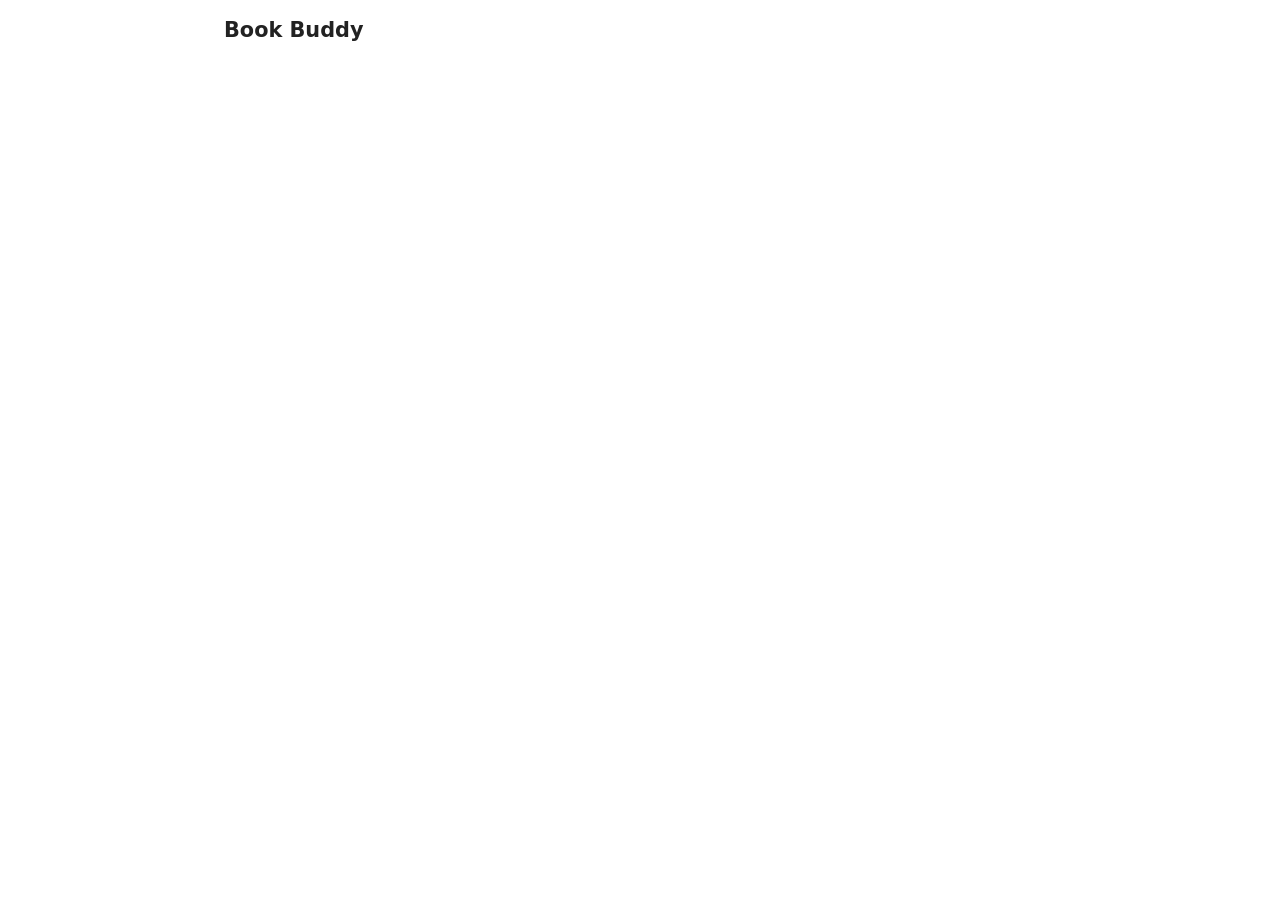
==== bookbuddy/web/index.html @ a347664d "Book Buddy: initial public release" ====
<!doctype html>
<html lang="en">
<head>
<meta charset="utf-8">
<meta name="viewport" content="width=device-width, initial-scale=1">
<title>Book Buddy</title>
<!-- Deliberately bare test page for the API (slice 4). The designed page replaces this later. No build step, no CDN. -->
<style>
 body{font:15px/1.4 system-ui,sans-serif;max-width:52rem;margin:1rem auto;padding:0 1rem;color:#222}
 h1{font-size:1.3rem} h2{font-size:1.05rem;margin-top:1.5rem;border-bottom:1px solid #ccc}
 fieldset{border:1px solid #ccc;margin:.5rem 0} label{display:inline-block;margin:.2rem .6rem .2rem 0}
 .book{border:1px solid #ccc;padding:.5rem;margin:.5rem 0} .muted{color:#666;font-size:.9em}
 progress{width:12rem} li{margin:.15rem 0} button{margin-right:.3rem} .err{color:#a00}
</style>
</head>
<body>
<h1>Book Buddy</h1>
<div id="login" hidden>
  <p>This server needs an access token.</p>
  <input id="token" type="password" placeholder="token" autocomplete="off"> <button id="loginBtn">Enter</button>
  <span id="loginErr" class="err"></span>
</div>

<div id="app" hidden>
<h2>Add a book</h2>
<form id="upload">
  <input type="file" id="file" required>
  <fieldset>
    <label>Voice <select id="voice"></select></label>
    <button type="button" id="hear">Hear it</button> <audio id="sample"></audio>
    <label>Speed <input id="speed" type="number" min="0.5" max="2" step="0.05" value="1" style="width:4.5rem"></label>
    <label>Format <select id="format"><option>m4b</option><option>mp3</option></select></label>
    <label><input id="llm" type="checkbox" checked> LLM cleanup (only with your own key)</label>
  </fieldset>
  <button>Upload</button> <span id="upMsg" class="muted"></span>
</form>

<h2>Library</h2>
<div id="books"></div>

<h2>Settings</h2>
<form id="settings">
  <label>Default voice <select id="sVoice"></select></label>
  <label>Speed <input id="sSpeed" type="number" min="0.5" max="2" step="0.05" style="width:4.5rem"></label>
  <label>Format <select id="sFormat"><option>m4b</option><option>mp3</option></select></label><br>
  <label>Watch folder <input id="sInbox" size="34"></label>
  <label>Donate link <input id="sDonate" size="34"></label><br>
  <label>LLM order <input id="sOrder" size="22" placeholder="anthropic,openai"></label>
  <button>Save settings</button> <span id="sMsg" class="muted"></span>
</form>
<h2>API keys <span class="muted">(stored on this machine only; never shown again)</span></h2>
<div id="keys"></div>
<p class="muted" id="donate"></p>
</div>

<script>
"use strict";
const $ = id => document.getElementById(id);
async function api(path, opts = {}) {
  const r = await fetch(path, {credentials: "same-origin", ...opts});
  if (r.status === 401) { showLogin(); throw new Error("login"); }
  if (!r.ok) { let m = r.statusText; try { m = (await r.json()).detail || m; } catch (e) {} throw new Error(m); }
  return r.status === 204 ? null : r.json();
}
const jsonOpts = (method, body) => ({method, headers: {"Content-Type": "application/json"}, body: JSON.stringify(body)});
function el(tag, props = {}, ...kids) {
  const e = document.createElement(tag);
  for (const [k, v] of Object.entries(props)) k === "on" ? Object.entries(v).forEach(([ev, f]) => e.addEventListener(ev, f)) : (e[k] = v);
  kids.forEach(k => e.append(k)); return e;
}
function fmtDur(s) { s = Math.round(s || 0); const h = Math.floor(s / 3600), m = Math.floor(s % 3600 / 60); return h ? `${h}h${String(m).padStart(2,"0")}m` : `${m}m${String(s % 60).padStart(2,"0")}s`; }

function showLogin() { $("login").hidden = false; $("app").hidden = true; }
$("loginBtn").onclick = async () => {
  try { await api("/api/login", jsonOpts("POST", {token: $("token").value})); $("login").hidden = true; start(); }
  catch (e) { $("loginErr").textContent = " wrong token"; }
};

let voices = [], open = null;
async function start() {
  const s = await fetch("/api/session").then(r => r.json());
  if (s.auth_required && !s.authenticated) return showLogin();
  $("login").hidden = true; $("app").hidden = false;
  voices = await api("/api/voices");
  for (const sel of [$("voice"), $("sVoice")]) { sel.replaceChildren(...voices.map(v => el("option", {value: v.id, textContent: v.label}))); }
  await loadSettings(); await refresh(); listen();
}

async function loadSettings() {
  const s = await api("/api/settings");
  $("voice").value = $("sVoice").value = s.voice; $("speed").value = $("sSpeed").value = s.speed;
  $("format").value = $("sFormat").value = s.format; $("sInbox").value = s.watch_inbox; $("sDonate").value = s.donate_url;
  $("sOrder").value = s.llm.order.join(",");
  $("donate").replaceChildren("Book Buddy is free. ", el("a", {href: s.donate_url, textContent: "Support the project", rel: "noopener", target: "_blank"}));
  const keys = $("keys"); keys.replaceChildren();
  for (const p of ["anthropic", "openai"]) {
    const k = s.llm.keys[p], inp = el("input", {type: "password", size: 36, placeholder: p + " API key", autocomplete: "off"});
    keys.append(el("div", {}, el("b", {textContent: p + " "}), k.set ? `set (...${k.last4}, from ${k.source}) ` : "not set ", inp,
      el("button", {textContent: "Save", on: {click: async () => { if (inp.value) { await api("/api/settings/keys", jsonOpts("PUT", {[p]: inp.value})); inp.value = ""; loadSettings(); } }}}),
      k.set && k.source === "config" ? el("button", {textContent: "Remove", on: {click: async () => { await api("/api/settings/keys/" + p, {method: "DELETE"}); loadSettings(); }}}) : ""));
  }
}
$("settings").onsubmit = async ev => {
  ev.preventDefault();
  try {
    await api("/api/settings", jsonOpts("PUT", {voice: $("sVoice").value, speed: +$("sSpeed").value, format: $("sFormat").value,
      watch_inbox: $("sInbox").value, donate_url: $("sDonate").value, llm_order: $("sOrder").value.split(",").map(x => x.trim()).filter(Boolean)}));
    $("sMsg").textContent = "saved"; loadSettings();
  } catch (e) { $("sMsg").textContent = e.message; }
};
$("hear").onclick = () => { $("sample").src = `/api/voices/${$("voice").value}/sample?speed=${$("speed").value}`; $("sample").play().catch(() => {}); };
$("upload").onsubmit = async ev => {
  ev.preventDefault();
  const fd = new FormData();
  fd.append("file", $("file").files[0]); fd.append("voice", $("voice").value); fd.append("speed", $("speed").value);
  fd.append("format", $("format").value); fd.append("llm", $("llm").checked ? "on" : "off");
  $("upMsg").textContent = "uploading...";
  try { const r = await api("/api/books", {method: "POST", body: fd}); $("upMsg").textContent = "queued (job " + r.job_id + ")"; refresh(); }
  catch (e) { $("upMsg").textContent = e.message; }
};

async function refresh() {
  const books = await api("/api/books"), box = $("books");
  box.replaceChildren(...books.map(renderBook));
  if (open != null) loadChapters(open);
}
function renderBook(b) {
  const j = b.job, div = el("div", {className: "book", id: "book" + b.id});
  div.append(el("b", {textContent: b.title}), ` ${b.author} `, el("span", {className: "muted", textContent: `[${b.status}${j && j.state !== "done" ? " / " + j.state : ""}] ${b.chapters_ready || 0}/${b.chapters_total || 0} chapters`}));
  if (j && !["done", "failed", "cancelled", "queued"].includes(j.state)) div.append(" ", el("progress", {max: 1, value: j.progress || 0}), j.eta ? el("span", {className: "muted", textContent: " ~" + fmtDur(j.eta) + " left"}) : "");
  if (b.error) div.append(el("div", {className: "err", textContent: b.error}));
  const bar = el("div");
  bar.append(el("button", {textContent: "Chapters", on: {click: () => { open = open === b.id ? null : b.id; refresh(); }}}));
  if (j && ["queued", "extracting", "ocr", "cleaning", "voicing", "assembling"].includes(j.state)) bar.append(el("button", {textContent: "Cancel", on: {click: async () => { await api(`/api/jobs/${j.id}/cancel`, {method: "POST"}); refresh(); }}}));
  if (j && ["failed", "cancelled"].includes(j.state)) bar.append(el("button", {textContent: "Retry", on: {click: async () => { await api(`/api/jobs/${j.id}/retry`, {method: "POST"}); refresh(); }}}));
  if (b.download_kind === "m4b") bar.append(el("a", {href: `/api/books/${b.id}/download?format=m4b`, textContent: "M4B "}));
  if (b.chapters_ready) bar.append(el("a", {href: `/api/books/${b.id}/download?format=zip`, textContent: "ZIP "}));
  bar.append(el("button", {textContent: "Delete", on: {click: async () => { if (confirm("Move this book to the trash?")) { await api("/api/books/" + b.id, {method: "DELETE"}); refresh(); } }}}));
  div.append(bar);
  if (open === b.id) div.append(el("div", {id: "chapters" + b.id}));
  return div;
}
async function loadChapters(id) {
  const b = await api("/api/books/" + id), box = $("chapters" + id); if (!box) return;
  const ul = el("ul");
  for (const c of b.chapters) {
    const li = el("li", {}, `${c.index + 1}. ${c.title} `, el("span", {className: "muted", textContent: `[${c.status}${c.duration ? " " + fmtDur(c.duration) : ""}] `}));
    if (c.status === "ready") {
      const a = el("audio", {controls: true, preload: "none", src: `/api/books/${id}/chapters/${c.index}/audio`});
      a.addEventListener("timeupdate", () => { if (!a.paused && Math.floor(a.currentTime) % 5 === 0) api(`/api/books/${id}/playback`, jsonOpts("PUT", {chapter: c.index, position: a.currentTime})).catch(() => {}); });
      li.append(a);
    }
    ul.append(li);
  }
  box.replaceChildren(ul);
}
function listen() {
  const es = new EventSource("/api/events");
  let t = null; const later = () => { clearTimeout(t); t = setTimeout(refresh, 300); };
  for (const ev of ["job", "book", "chapter", "done", "failed", "cancelled", "deleted", "progress"]) es.addEventListener(ev, e => {
    if (ev === "progress") { const d = JSON.parse(e.data), p = document.querySelector("#book" + d.book_id + " progress"); if (p) p.value = d.progress; else later(); }
    else later();
  });
}
start().catch(() => {});
</script>
</body>
</html>
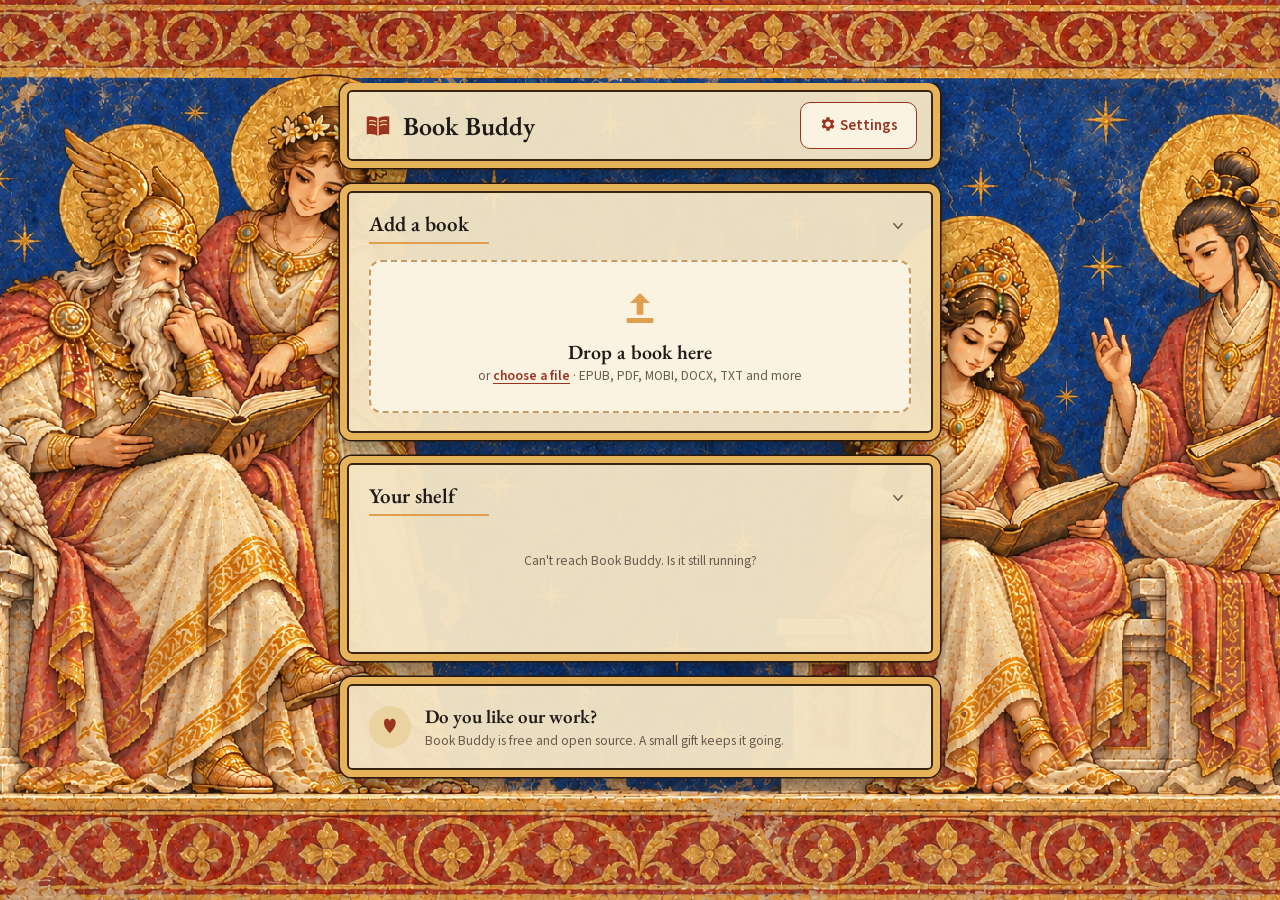
==== commit 35ba63e6: "Designed web page (desktop): inspect before voicing, live shelf, book view with chapters and player," ====
--- a/bookbuddy/web/index.html
+++ b/bookbuddy/web/index.html
@@ -4,165 +4,172 @@
 <meta charset="utf-8">
 <meta name="viewport" content="width=device-width, initial-scale=1">
 <title>Book Buddy</title>
-<!-- Deliberately bare test page for the API (slice 4). The designed page replaces this later. No build step, no CDN. -->
-<style>
- body{font:15px/1.4 system-ui,sans-serif;max-width:52rem;margin:1rem auto;padding:0 1rem;color:#222}
- h1{font-size:1.3rem} h2{font-size:1.05rem;margin-top:1.5rem;border-bottom:1px solid #ccc}
- fieldset{border:1px solid #ccc;margin:.5rem 0} label{display:inline-block;margin:.2rem .6rem .2rem 0}
- .book{border:1px solid #ccc;padding:.5rem;margin:.5rem 0} .muted{color:#666;font-size:.9em}
- progress{width:12rem} li{margin:.15rem 0} button{margin-right:.3rem} .err{color:#a00}
-</style>
+<link rel="stylesheet" href="app.css">
+<script src="app.js" defer></script>
 </head>
-<body>
-<h1>Book Buddy</h1>
-<div id="login" hidden>
-  <p>This server needs an access token.</p>
-  <input id="token" type="password" placeholder="token" autocomplete="off"> <button id="loginBtn">Enter</button>
-  <span id="loginErr" class="err"></span>
+<body class="view-home">
+<svg width="0" height="0" style="position:absolute" aria-hidden="true" focusable="false">
+  <symbol id="book" viewBox="0 0 32 32"><path d="M16 8c-3-2.4-7.5-3-12-2v19c4.5-1 9 -.4 12 2 3-2.4 7.5-3 12-2V6c-4.5-1-9-.4-12 2z" fill="#9a3420"/><path d="M16 8v19" stroke="#f2d298" stroke-width="1.6"/><path d="M7 10.5c2.6-.4 5 0 6.5 1M7 14.5c2.6-.4 5 0 6.5 1M25 10.5c-2.6-.4-5 0-6.5 1M25 14.5c-2.6-.4-5 0-6.5 1" stroke="#f2d298" stroke-width="1.3" fill="none" stroke-linecap="round"/></symbol>
+  <symbol id="play" viewBox="0 0 24 24"><path d="M8 5.5v13l10.5-6.5z"/></symbol>
+  <symbol id="pause" viewBox="0 0 24 24"><path d="M7 5h3.5v14H7zM13.5 5H17v14h-3.5z"/></symbol>
+  <symbol id="prev" viewBox="0 0 24 24"><path d="M6 6h2v12H6zM9.5 12 18 6v12z"/></symbol>
+  <symbol id="next" viewBox="0 0 24 24"><path d="M16 6h2v12h-2zM14.5 12 6 18V6z"/></symbol>
+  <symbol id="back30" viewBox="0 0 24 24"><path d="M12 4V1L7 5l5 4V6a6.5 6.5 0 1 1-6.5 6.5H3.5A8.5 8.5 0 1 0 12 4z"/></symbol>
+  <symbol id="fwd30" viewBox="0 0 24 24"><path d="M12 4V1l5 4-5 4V6a6.5 6.5 0 1 0 6.5 6.5h2A8.5 8.5 0 1 1 12 4z"/></symbol>
+  <symbol id="gear" viewBox="0 0 24 24"><path d="M19.4 13a7.5 7.5 0 0 0 0-2l2.1-1.6-2-3.5-2.5 1a7.6 7.6 0 0 0-1.7-1L15 3h-4l-.4 2.7a7.6 7.6 0 0 0-1.7 1l-2.5-1-2 3.5L6.6 11a7.5 7.5 0 0 0 0 2l-2.1 1.6 2 3.5 2.5-1a7.6 7.6 0 0 0 1.7 1L11 21h4l.4-2.7a7.6 7.6 0 0 0 1.7-1l2.5 1 2-3.5zM13 15.5a3.5 3.5 0 1 1 0-7 3.5 3.5 0 0 1 0 7z" transform="translate(-1 0)"/></symbol>
+  <symbol id="up" viewBox="0 0 24 24"><path d="M12 3 6 9h4v7h4V9h4zM4 18h16v3H4z"/></symbol>
+  <symbol id="down" viewBox="0 0 24 24"><path d="M12 16l6-6h-4V3h-4v7H6zM4 18h16v3H4z"/></symbol>
+</svg>
+
+<div class="frame" id="frame">
+
+<!-- ============ TOKEN (only when the server asks for one) ============ -->
+<main class="col loginv" id="loginv">
+  <header class="panel slim row between">
+    <div class="brand"><svg><use href="#book"/></svg>Book Buddy</div>
+  </header>
+  <section class="panel">
+    <h2>Enter your access token</h2>
+    <p class="muted" style="margin:0 0 12px">This Book Buddy needs a token before it opens. It was set when the server was started.</p>
+    <form id="loginForm" class="row">
+      <label class="field"><span class="sr">Access token</span><input id="tokenInput" type="password" autocomplete="off" placeholder="Token"></label>
+      <button class="btn p" type="submit">Open</button>
+    </form>
+    <p id="loginErr" class="err" role="alert" hidden></p>
+  </section>
+</main>
+
+<!-- ============ HOME ============ -->
+<main class="col home" id="home">
+  <header class="panel slim row between">
+    <div class="brand"><svg><use href="#book"/></svg>Book Buddy</div>
+    <button class="btn s" type="button" data-open-settings><svg class="ico"><use href="#gear"/></svg> Settings</button>
+  </header>
+
+  <section class="panel addp" id="addp" data-state="empty">
+    <h2>Add a book</h2>
+    <div class="fold dropf"><div>
+      <div class="drop" id="drop" tabindex="0" role="button" aria-label="Drop a book here, or press Enter to choose a file">
+        <svg aria-hidden="true"><use href="#up"/></svg>
+        <div class="big" id="dropBig">Drop a book here</div>
+        <div class="muted" id="dropSub">or <span class="link">choose a file</span> · EPUB, PDF, MOBI, DOCX, TXT and more</div>
+      </div>
+      <p class="err" id="addErr" role="alert" hidden></p>
+      <input type="file" id="fileInput" hidden>
+    </div></div>
+    <div class="fold filef"><div>
+      <div class="file">
+        <div id="fileCover"></div>
+        <div style="min-width:0"><b id="fileName"></b><div class="muted" id="fileMeta"></div></div>
+        <button type="button" class="x" id="fileX" title="Choose a different book" aria-label="Choose a different book">×</button>
+      </div>
+      <div class="sub" id="voiceLabel">Voice</div>
+      <div class="row">
+        <label class="field sel"><span class="sr">Voice</span><select id="voiceSel" aria-labelledby="voiceLabel"></select><span class="muted" aria-hidden="true">▾</span></label>
+        <button class="btn s" type="button" id="hearBtn"><svg class="ico"><use href="#play"/></svg> <span>Hear it</span></button>
+      </div>
+      <div class="muted opts" id="optsLine"></div>
+      <div class="opts opts-edit" id="optsEdit" hidden>
+        <label class="field sel"><span class="sr">Speed</span><select id="speedSel"></select><span class="muted" aria-hidden="true">▾</span></label>
+        <label class="field sel"><span class="sr">Format</span><select id="formatSel"></select><span class="muted" aria-hidden="true">▾</span></label>
+        <label class="check" id="llmRow" hidden><input type="checkbox" id="llmChk"> AI text cleanup</label>
+        <button type="button" class="link linkbtn" id="optsDone">done</button>
+      </div>
+      <button class="btn p wide make" type="button" id="makeBtn">Make audiobook</button>
+      <p class="err" id="makeErr" role="alert" hidden></p>
+    </div></div>
+    <div class="fold donef"><div>
+      <div class="done" role="status"><span class="tick" aria-hidden="true">✓</span><div><b id="doneTitle"></b><div class="muted">Voicing has started. You can listen as soon as the first chapter is ready.</div></div></div>
+    </div></div>
+  </section>
+
+  <section class="panel grow">
+    <h2>Your shelf</h2>
+    <div class="shelf-empty" id="shelfEmpty" hidden>
+      <svg viewBox="0 0 120 60" aria-hidden="true"><g fill="none" stroke="#c99b64" stroke-width="2"><path d="M4 56h112"/><rect x="14" y="14" width="14" height="42" rx="2" fill="#f2d298"/><rect x="30" y="8" width="12" height="48" rx="2" fill="#f6e7c6"/><rect x="44" y="18" width="16" height="38" rx="2" fill="#f2d298"/><path d="M66 56 78 12l12 3-12 44" fill="#f6e7c6"/></g></svg>
+      <b>Your audiobooks will appear here</b>
+      <div class="muted">Everything stays on this computer.</div>
+    </div>
+    <div class="shelf-empty" id="shelfLoading"><div class="muted">Loading your shelf…</div></div>
+    <div id="shelf" role="list"></div>
+  </section>
+
+  <section class="panel donate">
+    <div class="heart" aria-hidden="true">♥</div>
+    <div style="flex:1"><b>Do you like our work?</b><div class="muted">Book Buddy is free and open source. A small gift keeps it going.</div></div>
+    <a class="btn p" id="donateBtn" target="_blank" rel="noopener noreferrer" hidden>♥ Donate</a>
+  </section>
+</main>
+
+<!-- ============ BOOK ============ -->
+<main class="col bookv" id="bookv">
+  <header class="panel slim row between">
+    <a class="back" href="#" id="backLink">‹ Shelf</a>
+    <div class="brand" style="font-size:22px"><svg style="width:26px;height:26px"><use href="#book"/></svg>Book Buddy</div>
+    <button class="btn s round" type="button" data-open-settings aria-label="Settings" style="width:40px;height:40px;border-radius:10px"><svg class="ico"><use href="#gear"/></svg></button>
+  </header>
+  <section class="panel bookhead" id="bookInfo"></section>
+  <section class="panel" id="nowp">
+    <h2 id="nowTitle">Now playing</h2>
+    <div class="scrub" id="scrub" role="slider" tabindex="0" aria-label="Position in this chapter" aria-valuemin="0" aria-valuemax="100" aria-valuenow="0"><i id="scrubFill"></i><em id="scrubKnob"></em></div>
+    <div class="row between muted" style="margin-top:6px"><span id="tCur">0:00</span><span id="tLeft">−0:00</span></div>
+    <div class="controls">
+      <button class="ghost" type="button" id="prevBtn" aria-label="Previous chapter"><svg class="ico"><use href="#prev"/></svg></button>
+      <button class="ghost skip" type="button" id="backBtn" aria-label="Back 30 seconds"><svg class="ico" style="width:34px;height:34px"><use href="#back30"/></svg><span>30</span></button>
+      <button class="btn p round big" type="button" id="playBtn" aria-label="Play"><svg class="ico"><use href="#play"/></svg></button>
+      <button class="ghost skip" type="button" id="fwdBtn" aria-label="Forward 30 seconds"><svg class="ico" style="width:34px;height:34px"><use href="#fwd30"/></svg><span>30</span></button>
+      <button class="ghost" type="button" id="nextBtn" aria-label="Next chapter"><svg class="ico"><use href="#next"/></svg></button>
+    </div>
+    <div class="chips">
+      <button class="chip" type="button" id="speedChip" aria-label="Playback speed">1.0×</button>
+      <button class="chip" type="button" id="sleepChip">☾ Sleep timer</button>
+      <button class="chip" type="button" id="markChip">Bookmark</button>
+    </div>
+  </section>
+  <section class="panel grow" id="chaptersp">
+    <h2>Chapters</h2>
+    <div id="chapters"></div>
+  </section>
+</main>
+
 </div>
 
-<div id="app" hidden>
-<h2>Add a book</h2>
-<form id="upload">
-  <input type="file" id="file" required>
-  <fieldset>
-    <label>Voice <select id="voice"></select></label>
-    <button type="button" id="hear">Hear it</button> <audio id="sample"></audio>
-    <label>Speed <input id="speed" type="number" min="0.5" max="2" step="0.05" value="1" style="width:4.5rem"></label>
-    <label>Format <select id="format"><option>m4b</option><option>mp3</option></select></label>
-    <label><input id="llm" type="checkbox" checked> LLM cleanup (only with your own key)</label>
-  </fieldset>
-  <button>Upload</button> <span id="upMsg" class="muted"></span>
-</form>
-
-<h2>Library</h2>
-<div id="books"></div>
-
-<h2>Settings</h2>
-<form id="settings">
-  <label>Default voice <select id="sVoice"></select></label>
-  <label>Speed <input id="sSpeed" type="number" min="0.5" max="2" step="0.05" style="width:4.5rem"></label>
-  <label>Format <select id="sFormat"><option>m4b</option><option>mp3</option></select></label><br>
-  <label>Watch folder <input id="sInbox" size="34"></label>
-  <label>Donate link <input id="sDonate" size="34"></label><br>
-  <label>LLM order <input id="sOrder" size="22" placeholder="anthropic,openai"></label>
-  <button>Save settings</button> <span id="sMsg" class="muted"></span>
-</form>
-<h2>API keys <span class="muted">(stored on this machine only; never shown again)</span></h2>
-<div id="keys"></div>
-<p class="muted" id="donate"></p>
+<div class="player" id="player" aria-label="Now playing">
+  <div class="panel">
+    <div id="plCover"></div>
+    <a class="t plink" id="plLink" href="#"><b id="plTitle"></b><span class="muted" id="plSub"></span><div class="prog"><i id="plProg" style="width:0"></i></div></a>
+    <button class="ghost skip hide-sm" type="button" id="plBack" aria-label="Back 30 seconds"><svg class="ico" style="width:30px;height:30px"><use href="#back30"/></svg><span>30</span></button>
+    <button class="btn p round" type="button" id="plPlay" aria-label="Pause"><svg class="ico"><use href="#pause"/></svg></button>
+  </div>
 </div>
 
-<script>
-"use strict";
-const $ = id => document.getElementById(id);
-async function api(path, opts = {}) {
-  const r = await fetch(path, {credentials: "same-origin", ...opts});
-  if (r.status === 401) { showLogin(); throw new Error("login"); }
-  if (!r.ok) { let m = r.statusText; try { m = (await r.json()).detail || m; } catch (e) {} throw new Error(m); }
-  return r.status === 204 ? null : r.json();
-}
-const jsonOpts = (method, body) => ({method, headers: {"Content-Type": "application/json"}, body: JSON.stringify(body)});
-function el(tag, props = {}, ...kids) {
-  const e = document.createElement(tag);
-  for (const [k, v] of Object.entries(props)) k === "on" ? Object.entries(v).forEach(([ev, f]) => e.addEventListener(ev, f)) : (e[k] = v);
-  kids.forEach(k => e.append(k)); return e;
-}
-function fmtDur(s) { s = Math.round(s || 0); const h = Math.floor(s / 3600), m = Math.floor(s % 3600 / 60); return h ? `${h}h${String(m).padStart(2,"0")}m` : `${m}m${String(s % 60).padStart(2,"0")}s`; }
+<div class="scrim" id="scrim"></div>
+<aside class="drawer" id="drawer" role="dialog" aria-modal="true" aria-labelledby="setTitle" aria-hidden="true">
+  <div class="row between"><div id="setTitle" style="font:600 24px var(--font-display)">Settings</div><button type="button" class="xbtn" id="setClose" aria-label="Close settings">×</button></div>
 
-function showLogin() { $("login").hidden = false; $("app").hidden = true; }
-$("loginBtn").onclick = async () => {
-  try { await api("/api/login", jsonOpts("POST", {token: $("token").value})); $("login").hidden = true; start(); }
-  catch (e) { $("loginErr").textContent = " wrong token"; }
-};
+  <h3>AI text cleanup <span class="muted" style="font:400 13px var(--font-ui)">(optional)</span></h3>
+  <div class="muted">Tidies messy PDFs and scans. Uses your own key, and the book's text is sent to that provider. Off unless you turn it on.</div>
+  <div class="row" style="margin-top:10px"><button type="button" class="toggle" id="llmToggle" role="switch" aria-checked="false" aria-labelledby="llmLbl"></button><span id="llmLbl">Use AI cleanup</span></div>
+  <div class="field keyf" data-provider="anthropic"></div>
+  <div class="field keyf" data-provider="openai"></div>
+  <p class="err" id="keyErr" role="alert" hidden></p>
 
-let voices = [], open = null;
-async function start() {
-  const s = await fetch("/api/session").then(r => r.json());
-  if (s.auth_required && !s.authenticated) return showLogin();
-  $("login").hidden = true; $("app").hidden = false;
-  voices = await api("/api/voices");
-  for (const sel of [$("voice"), $("sVoice")]) { sel.replaceChildren(...voices.map(v => el("option", {value: v.id, textContent: v.label}))); }
-  await loadSettings(); await refresh(); listen();
-}
+  <h3>Defaults</h3>
+  <label class="field sel"><span>Voice</span><select id="sVoice"></select><span class="muted" aria-hidden="true">▾</span></label>
+  <label class="field sel"><span>Speed</span><select id="sSpeed"></select><span class="muted" aria-hidden="true">▾</span></label>
+  <label class="field sel"><span>Format</span><select id="sFormat"></select><span class="muted" aria-hidden="true">▾</span></label>
 
-async function loadSettings() {
-  const s = await api("/api/settings");
-  $("voice").value = $("sVoice").value = s.voice; $("speed").value = $("sSpeed").value = s.speed;
-  $("format").value = $("sFormat").value = s.format; $("sInbox").value = s.watch_inbox; $("sDonate").value = s.donate_url;
-  $("sOrder").value = s.llm.order.join(",");
-  $("donate").replaceChildren("Book Buddy is free. ", el("a", {href: s.donate_url, textContent: "Support the project", rel: "noopener", target: "_blank"}));
-  const keys = $("keys"); keys.replaceChildren();
-  for (const p of ["anthropic", "openai"]) {
-    const k = s.llm.keys[p], inp = el("input", {type: "password", size: 36, placeholder: p + " API key", autocomplete: "off"});
-    keys.append(el("div", {}, el("b", {textContent: p + " "}), k.set ? `set (...${k.last4}, from ${k.source}) ` : "not set ", inp,
-      el("button", {textContent: "Save", on: {click: async () => { if (inp.value) { await api("/api/settings/keys", jsonOpts("PUT", {[p]: inp.value})); inp.value = ""; loadSettings(); } }}}),
-      k.set && k.source === "config" ? el("button", {textContent: "Remove", on: {click: async () => { await api("/api/settings/keys/" + p, {method: "DELETE"}); loadSettings(); }}}) : ""));
-  }
-}
-$("settings").onsubmit = async ev => {
-  ev.preventDefault();
-  try {
-    await api("/api/settings", jsonOpts("PUT", {voice: $("sVoice").value, speed: +$("sSpeed").value, format: $("sFormat").value,
-      watch_inbox: $("sInbox").value, donate_url: $("sDonate").value, llm_order: $("sOrder").value.split(",").map(x => x.trim()).filter(Boolean)}));
-    $("sMsg").textContent = "saved"; loadSettings();
-  } catch (e) { $("sMsg").textContent = e.message; }
-};
-$("hear").onclick = () => { $("sample").src = `/api/voices/${$("voice").value}/sample?speed=${$("speed").value}`; $("sample").play().catch(() => {}); };
-$("upload").onsubmit = async ev => {
-  ev.preventDefault();
-  const fd = new FormData();
-  fd.append("file", $("file").files[0]); fd.append("voice", $("voice").value); fd.append("speed", $("speed").value);
-  fd.append("format", $("format").value); fd.append("llm", $("llm").checked ? "on" : "off");
-  $("upMsg").textContent = "uploading...";
-  try { const r = await api("/api/books", {method: "POST", body: fd}); $("upMsg").textContent = "queued (job " + r.job_id + ")"; refresh(); }
-  catch (e) { $("upMsg").textContent = e.message; }
-};
+  <h3>Watch folder</h3>
+  <div class="muted">Books dropped into this folder are turned into audiobooks automatically.</div>
+  <label class="field"><span>Inbox</span><input id="sInbox" type="text" spellcheck="false" placeholder="~/BookBuddy/inbox"></label>
+  <label class="field"><span>Finished books go to</span><input id="sOutbox" type="text" spellcheck="false" placeholder="~/BookBuddy/outbox"></label>
 
-async function refresh() {
-  const books = await api("/api/books"), box = $("books");
-  box.replaceChildren(...books.map(renderBook));
-  if (open != null) loadChapters(open);
-}
-function renderBook(b) {
-  const j = b.job, div = el("div", {className: "book", id: "book" + b.id});
-  div.append(el("b", {textContent: b.title}), ` ${b.author} `, el("span", {className: "muted", textContent: `[${b.status}${j && j.state !== "done" ? " / " + j.state : ""}] ${b.chapters_ready || 0}/${b.chapters_total || 0} chapters`}));
-  if (j && !["done", "failed", "cancelled", "queued"].includes(j.state)) div.append(" ", el("progress", {max: 1, value: j.progress || 0}), j.eta ? el("span", {className: "muted", textContent: " ~" + fmtDur(j.eta) + " left"}) : "");
-  if (b.error) div.append(el("div", {className: "err", textContent: b.error}));
-  const bar = el("div");
-  bar.append(el("button", {textContent: "Chapters", on: {click: () => { open = open === b.id ? null : b.id; refresh(); }}}));
-  if (j && ["queued", "extracting", "ocr", "cleaning", "voicing", "assembling"].includes(j.state)) bar.append(el("button", {textContent: "Cancel", on: {click: async () => { await api(`/api/jobs/${j.id}/cancel`, {method: "POST"}); refresh(); }}}));
-  if (j && ["failed", "cancelled"].includes(j.state)) bar.append(el("button", {textContent: "Retry", on: {click: async () => { await api(`/api/jobs/${j.id}/retry`, {method: "POST"}); refresh(); }}}));
-  if (b.download_kind === "m4b") bar.append(el("a", {href: `/api/books/${b.id}/download?format=m4b`, textContent: "M4B "}));
-  if (b.chapters_ready) bar.append(el("a", {href: `/api/books/${b.id}/download?format=zip`, textContent: "ZIP "}));
-  bar.append(el("button", {textContent: "Delete", on: {click: async () => { if (confirm("Move this book to the trash?")) { await api("/api/books/" + b.id, {method: "DELETE"}); refresh(); } }}}));
-  div.append(bar);
-  if (open === b.id) div.append(el("div", {id: "chapters" + b.id}));
-  return div;
-}
-async function loadChapters(id) {
-  const b = await api("/api/books/" + id), box = $("chapters" + id); if (!box) return;
-  const ul = el("ul");
-  for (const c of b.chapters) {
-    const li = el("li", {}, `${c.index + 1}. ${c.title} `, el("span", {className: "muted", textContent: `[${c.status}${c.duration ? " " + fmtDur(c.duration) : ""}] `}));
-    if (c.status === "ready") {
-      const a = el("audio", {controls: true, preload: "none", src: `/api/books/${id}/chapters/${c.index}/audio`});
-      a.addEventListener("timeupdate", () => { if (!a.paused && Math.floor(a.currentTime) % 5 === 0) api(`/api/books/${id}/playback`, jsonOpts("PUT", {chapter: c.index, position: a.currentTime})).catch(() => {}); });
-      li.append(a);
-    }
-    ul.append(li);
-  }
-  box.replaceChildren(ul);
-}
-function listen() {
-  const es = new EventSource("/api/events");
-  let t = null; const later = () => { clearTimeout(t); t = setTimeout(refresh, 300); };
-  for (const ev of ["job", "book", "chapter", "done", "failed", "cancelled", "deleted", "progress"]) es.addEventListener(ev, e => {
-    if (ev === "progress") { const d = JSON.parse(e.data), p = document.querySelector("#book" + d.book_id + " progress"); if (p) p.value = d.progress; else later(); }
-    else later();
-  });
-}
-start().catch(() => {});
-</script>
+  <button class="btn p wide" type="button" id="setSave" style="margin-top:24px">Save</button>
+  <p class="muted" id="setMsg" role="status" style="text-align:center;margin:8px 0 0"></p>
+</aside>
+
+<div class="toast" id="toast" role="status" hidden></div>
+<audio id="audio" preload="none"></audio>
+<audio id="sample" preload="none"></audio>
 </body>
 </html>
--- a/bookbuddy/web/app.css
+++ b/bookbuddy/web/app.css
@@ -0,0 +1,243 @@
+/* Book Buddy page styles. Tokens come from the approved style tile C "Ink & gold leaf"; layout from the signed-off mockup.
+   Fonts are self-hosted (SIL OFL, licence files in fonts/). No external requests. */
+@font-face { font-family: "EB Garamond"; src: url("fonts/EBGaramond-VF.woff2") format("woff2"); font-weight: 400 800; font-style: normal; font-display: swap; }
+@font-face { font-family: "EB Garamond"; src: url("fonts/EBGaramond-Italic-VF.woff2") format("woff2"); font-weight: 400 800; font-style: italic; font-display: swap; }
+@font-face { font-family: "Source Sans 3"; src: url("fonts/SourceSans3VF-Upright.woff2") format("woff2"); font-weight: 200 900; font-style: normal; font-display: swap; }
+
+:root {
+  /* actions */
+  --btn:        #9a3420;  /* vermilion: every button, player, donate (ivory text 6.7:1) */
+  --btn-hover:  #7a2614;  /* deep red: hover / pressed (9.1:1) */
+  --link:       #9a3420;  /* links, underlined (6.7:1 on panel) */
+
+  /* text */
+  --ink:        #1f1a17;  /* body text + headings (15.9:1 on panel) */
+  --muted:      #6b5a4e;  /* umber: secondary text (6.0:1) */
+  --label:      #8a5a14;  /* gilt: small-caps labels (5.4:1) */
+
+  /* gold */
+  --gold:       #df9f4e;  /* focus ring, heading rule, panel edge */
+  --prog:       linear-gradient(90deg, #c98a2e, #e8b468);  /* progress fill */
+  --hl:         #f2d298;  /* pale gold: now playing (ink on it 11.9:1) */
+  --select:     #ead39f;  /* cream gold: selected / hover rows, secondary-button hover */
+  --drop:       #c99b64;  /* drop-zone dashed border */
+  --rose:       #ca7c3a;  /* decorative only, never text */
+
+  /* surfaces */
+  --panel:      #f3e4c4;  /* parchment (Reed 10-24) */
+  --panel-a:    rgba(243, 228, 196, .96);
+  --field:      #fbf3e1;  /* inputs, drop zone */
+  --line:       #dcc9a6;  /* dividers, field borders */
+  --track:      #e6d3ad;  /* progress track */
+  --disabled-bg:#e6dccb;
+  --disabled-fg:#7a6e60;  /* 3.7:1, disabled controls are exempt */
+  --page-bg:    #9a3420;  /* shows only before the art loads */
+
+  /* type */
+  --font-display: "EB Garamond", Georgia, "Times New Roman", serif;   /* 600: titles, wordmark, headings */
+  --font-ui: "Source Sans 3", system-ui, -apple-system, "Segoe UI", sans-serif;
+  --fs-title: 30px;
+  --fs-h: 21px;
+  --fs-body: 16px;
+  --fs-small: 13.5px;
+
+  /* shape */
+  --radius-panel: 12px;
+  --radius-ctl: 10px;
+  /* panel frame (Reed 10-24): solid Sunlit gold 7px, dark outline outside, dark line inside */
+  --frame:      #e6b25a;
+  --frame-w:    7px;
+  --frame-line: #3a2412;
+  --shadow-panel: 0 0 0 1.5px #2a1a0c, inset 0 0 0 2px var(--frame-line), 0 10px 24px rgba(10, 8, 4, .5);
+  --focus: 0 0 0 3px var(--gold);
+  --heading-rule: 120px;  /* 2px gold line under panel headings (lengthened, Reed 10-24) */
+  --gap: 16px;
+  --col: 600px;
+}
+:root { --border-panel: var(--frame-w) solid var(--frame); }
+* { box-sizing: border-box; }
+/* Fresco: ONE copy scaled to cover the screen (no repeat); the red bottom border is pinned to the screen's bottom edge, wide
+   screens crop the top of the picture instead. */
+:root { --fw: max(100vw, calc(100vh * 1536 / 998)); --img-top: calc(100vh - var(--fw) * 998 / 1536);
+        --top-border: max(14px, calc(var(--img-top) + var(--fw) * 88 / 1536 + 4px));
+        --bottom-border: calc(var(--fw) * 121 / 1536); }
+body { margin: 0; font: var(--fs-body)/1.5 var(--font-ui); color: var(--ink); height: 100vh; overflow: hidden;
+       background: var(--btn) url("art/fresco.webp") no-repeat fixed; image-rendering: pixelated;
+       background-size: var(--fw) auto; background-position: center var(--img-top); }
+.sr { position: absolute; width: 1px; height: 1px; overflow: hidden; clip: rect(0 0 0 0); white-space: nowrap; }
+[hidden] { display: none !important; }
+/* Panels scroll inside the band between the borders; a panel leaving the top vanishes, the next one snaps to the top. */
+.frame { position: fixed; left: 0; right: 0; top: var(--top-border); bottom: var(--bottom-border);
+         overflow-y: auto; scrollbar-width: none; scroll-snap-type: y mandatory; overscroll-behavior: contain; }
+.frame::-webkit-scrollbar { display: none; }
+.frame .panel { scroll-snap-align: start; transition: opacity .18s ease, transform .18s ease; }
+.frame .panel.gone { opacity: 0; transform: translateY(-12px) scale(.98); pointer-events: none; }
+.panel > h2 { position: relative; cursor: pointer; padding-right: 34px; user-select: none; }
+.panel > h2 .chev { position: absolute; right: 0; top: 2px; width: 26px; height: 26px; border-radius: 8px; display: grid; place-items: center;
+                    color: var(--muted); transition: transform .2s ease, background .15s; }
+.panel > h2:hover .chev, .panel > h2:focus-visible .chev { background: var(--select); color: var(--ink); }
+.panel.collapsed > h2 { margin-bottom: 0; }
+.panel.collapsed > h2 .chev { transform: rotate(-90deg); }
+.panel.collapsed > :not(h2) { display: none !important; }
+.panel.collapsed.grow { flex: 0 0 auto; }
+button { font: inherit; }
+a { color: inherit; }
+.col { max-width: var(--col); margin: 0 auto; padding: 0 0 14px; display: none; flex-direction: column; gap: var(--gap); min-height: 100%; }
+body.view-home .home, body.view-book .bookv, body.view-login .loginv { display: flex; }
+.panel { background: var(--panel-a) padding-box; border: var(--border-panel); border-radius: 12px;
+         box-shadow: 0 0 0 1.5px #2a1a0c, inset 0 0 0 2px #3a2412, 0 10px 24px rgba(10, 8, 4, .5);
+         padding: 20px 22px; image-rendering: auto; }
+.slim { padding: 12px 16px; }
+.grow { flex: 1; }
+h2 { font: 600 var(--fs-h)/1.2 var(--font-display); margin: 0 0 16px; }
+h2::after { content: ""; display: block; width: var(--heading-rule); height: 2px; background: var(--gold); margin-top: 6px; }
+.row { display: flex; gap: 12px; align-items: center; }
+.between { justify-content: space-between; }
+.muted { color: var(--muted); font-size: var(--fs-small); }
+.err { color: var(--btn); font-weight: 600; font-size: 14px; margin: 10px 0 0; }
+.link { color: var(--link); font-weight: 600; text-decoration: underline; text-underline-offset: 3px; cursor: pointer; }
+.linkbtn { background: none; border: 0; padding: 0; font-size: var(--fs-small); }
+.btn { border-radius: var(--radius-ctl); padding: 11px 18px; font-weight: 600; font-size: 15px; border: 1.5px solid var(--btn); cursor: pointer; white-space: nowrap;
+       text-decoration: none; display: inline-block; }
+.p { background: var(--btn); color: var(--panel); }
+.p:hover { background: var(--btn-hover); border-color: var(--btn-hover); }
+.s { background: var(--field); color: var(--btn); }
+.s:hover { background: var(--select); }
+.btn:disabled { background: var(--disabled-bg); color: var(--disabled-fg); border-color: var(--disabled-bg); cursor: default; }
+.wide { width: 100%; padding: 14px; font-size: 16.5px; }
+.ico { width: 18px; height: 18px; vertical-align: -3px; fill: currentColor; }
+:focus { outline: none; }
+:focus-visible { outline: none; box-shadow: var(--focus); border-radius: 8px; }
+.btn:focus-visible, .field:focus-within { box-shadow: var(--focus); }
+/* header */
+.brand { display: flex; align-items: center; gap: 10px; font: 600 26px/1 var(--font-display); color: var(--ink); }
+.brand svg { width: 30px; height: 30px; }
+/* add a book */
+.drop { border: 2px dashed var(--drop); background: var(--field); border-radius: 12px; padding: 26px 16px; text-align: center; cursor: pointer; }
+.drop.over { background: var(--select); border-color: var(--btn); }
+.drop .big { font: 600 20px var(--font-display); }
+.drop svg { width: 40px; height: 40px; fill: var(--gold); margin-bottom: 4px; }
+.file { display: flex; gap: 12px; align-items: center; background: var(--field); border: 1.5px solid var(--line); border-radius: 12px; padding: 10px 12px; }
+.file b { display: block; white-space: nowrap; overflow: hidden; text-overflow: ellipsis; }
+.file .x { margin-left: auto; color: var(--muted); font-size: 20px; padding: 0 4px; background: none; border: 0; cursor: pointer; }
+.file .x:hover { color: var(--ink); }
+.field { background: var(--field); border: 1.5px solid var(--line); border-radius: var(--radius-ctl); padding: 11px 12px; flex: 1; display: flex; justify-content: space-between; align-items: center; gap: 10px; min-width: 0; }
+.field select, .field input[type=text], .field input[type=password] { font: inherit; color: inherit; background: transparent; border: 0; min-width: 0; flex: 1; padding: 0; appearance: none; cursor: pointer; text-overflow: ellipsis; }
+.field input[type=text], .field input[type=password] { cursor: text; }
+.field select { width: 100%; }
+.field select:focus-visible, .field input:focus-visible { box-shadow: none; }
+.field option { background: var(--field); }
+.opts { margin: 12px 0 16px; }
+.opts-edit { display: flex; gap: 10px; flex-wrap: wrap; align-items: center; }
+.opts-edit .field { flex: 1 1 130px; padding: 8px 12px; }
+.check { display: flex; gap: 6px; align-items: center; font-size: 14px; }
+/* covers */
+.cover { flex: none; border-radius: 4px 6px 6px 4px; color: #fbf5e8; display: flex; align-items: flex-end; padding: 6px; font: 600 10px/1.05 var(--font-display);
+         box-shadow: inset 3px 0 0 rgba(0,0,0,.25), 0 2px 6px rgba(0,0,0,.25); overflow: hidden; word-break: break-word; }
+img.cover { padding: 0; object-fit: cover; display: block; }
+.c0 { background: linear-gradient(160deg, #3d4a3a, #1f2620); }
+.c1 { background: linear-gradient(160deg, #c4677a, #8e3a52); }
+.c2 { background: linear-gradient(160deg, #a8402a, #5e1f14); }
+.c3 { background: linear-gradient(160deg, #c99b4f, #7a5420); }
+.sm { width: 46px; height: 66px; } .xs { width: 34px; height: 48px; font-size: 7.5px; padding: 4px; } .lg { width: 112px; height: 164px; font-size: 16px; padding: 10px; }
+/* shelf */
+.item { display: flex; gap: 14px; align-items: center; padding: 12px 0; border-bottom: 1px solid var(--line); position: relative; }
+.item:first-child { padding-top: 0; }
+.item:last-child { border-bottom: 0; padding-bottom: 0; }
+.item .t { flex: 1; min-width: 0; }
+.item b { display: block; white-space: nowrap; overflow: hidden; text-overflow: ellipsis; }
+.item .muted.err-line { color: var(--btn); }
+.prog { height: 7px; background: var(--track); border-radius: 5px; overflow: hidden; margin-top: 6px; }
+.prog i { display: block; height: 100%; background: var(--prog); }
+.more { background: none; border: 0; color: var(--muted); font-size: 20px; line-height: 1; padding: 4px 6px; cursor: pointer; border-radius: 8px; }
+.more:hover { background: var(--select); color: var(--ink); }
+.menu { position: absolute; right: 0; top: 100%; z-index: 3; background: var(--field); border: 1.5px solid var(--line); border-radius: 10px; padding: 4px; box-shadow: 0 6px 16px rgba(10,8,4,.3); min-width: 140px; }
+.menu button { display: block; width: 100%; text-align: left; background: none; border: 0; padding: 8px 12px; border-radius: 8px; cursor: pointer; font-weight: 600; color: var(--ink); }
+.menu button:hover { background: var(--select); }
+.menu button.danger { color: var(--btn); }
+.shelf-empty { text-align: center; padding: 18px 8px 8px; }
+.shelf-empty svg { width: 120px; height: 60px; }
+.shelf-empty b { font: 600 19px var(--font-display); display: block; margin-top: 8px; }
+/* donate */
+.donate { display: flex; gap: 14px; align-items: center; }
+.donate .heart { flex: none; width: 42px; height: 42px; border-radius: 50%; background: var(--select); display: grid; place-items: center; color: var(--btn); font-size: 20px; }
+.donate b { font: 600 19px var(--font-display); }
+/* player: pinned to the screen, centred on the red band of the bottom border; only while something plays */
+.player { position: fixed; left: 0; right: 0; bottom: calc(var(--fw) * 16 / 1536); height: calc(var(--fw) * 78 / 1536);
+          padding: 0 12px; display: none; align-items: center; z-index: 5; }
+body.playing .player { display: flex; }
+.player .panel { flex: 1; max-width: var(--col); margin: 0 auto; padding: 7px 12px; display: flex; gap: 12px; align-items: center; background: var(--panel); }
+.player .t { flex: 1; min-width: 0; text-decoration: none; }
+.player b, .player .muted { display: block; white-space: nowrap; overflow: hidden; text-overflow: ellipsis; }
+.round { width: 46px; height: 46px; border-radius: 50%; display: grid; place-items: center; padding: 0; flex: none; }
+.round .ico { width: 20px; height: 20px; }
+.ghost { background: transparent; border: 0; color: var(--ink); padding: 6px; display: grid; place-items: center; cursor: pointer; }
+.ghost .ico { width: 26px; height: 26px; }
+.ghost:disabled { color: var(--disabled-fg); opacity: .5; cursor: default; }
+/* book view */
+.bookhead { display: flex; gap: 18px; align-items: flex-start; }
+.bookhead h1 { font: 600 28px/1.1 var(--font-display); margin: 2px 0 4px; }
+.meta { margin-top: 10px; display: grid; gap: 2px; }
+.dl { display: flex; gap: 16px; flex-wrap: wrap; margin-top: 12px; }
+.scrub { height: 8px; background: var(--track); border-radius: 5px; position: relative; margin-top: 4px; cursor: pointer; touch-action: none; }
+.scrub::before { content: ""; position: absolute; inset: -10px 0; }
+.scrub i { position: absolute; inset: 0 100% 0 0; background: var(--prog); border-radius: 5px; }
+.scrub em { position: absolute; left: 0; top: 50%; width: 16px; height: 16px; margin: -8px 0 0 -8px; border-radius: 50%; background: var(--btn); box-shadow: 0 0 0 3px var(--panel); }
+.controls { display: flex; justify-content: center; align-items: center; gap: 18px; margin-top: 14px; }
+.controls .big { width: 66px; height: 66px; }
+.controls .big .ico { width: 28px; height: 28px; }
+.skip { position: relative; }
+.skip span { position: absolute; font-size: 9.5px; font-weight: 700; inset: 0; display: grid; place-items: center; padding-top: 2px; pointer-events: none; }
+.chips { display: flex; justify-content: center; gap: 8px; margin-top: 14px; flex-wrap: wrap; }
+.chip { background: var(--field); border: 1.5px solid var(--line); border-radius: 999px; padding: 6px 14px; font-size: 14px; font-weight: 600; color: var(--ink); cursor: pointer; }
+.chip:hover { background: var(--select); }
+.ch { display: flex; gap: 12px; align-items: center; padding: 11px 10px; border-bottom: 1px solid var(--line); flex-wrap: wrap; }
+.ch:last-child { border-bottom: 0; }
+.ch .n { width: 22px; text-align: right; color: var(--muted); font-size: 13px; }
+.ch .t { flex: 1; min-width: 0; background: none; border: 0; text-align: left; padding: 0; color: inherit; cursor: pointer; }
+.ch.locked .t { cursor: default; }
+.ch .ok { color: var(--label); font-size: 13px; }
+.ch.now { background: var(--hl); border-radius: 10px; font-weight: 600; border-bottom-color: transparent; }
+.ch.pending { color: var(--disabled-fg); }
+.ch:not(.pending):not(.now):hover { background: var(--select); border-radius: 10px; }
+.marks { flex-basis: 100%; display: flex; gap: 8px; flex-wrap: wrap; padding-left: 34px; }
+.mark { font-size: 12.5px; color: var(--label); background: var(--field); border: 1px solid var(--line); border-radius: 999px; padding: 1px 4px 1px 10px; font-weight: 600; }
+.mark button { background: none; border: 0; cursor: pointer; color: var(--muted); padding: 0 4px; font-size: 14px; }
+.mark button.go { color: var(--label); font-size: 12.5px; font-weight: 600; padding: 0; }
+.back { color: var(--ink); font-weight: 600; display: flex; align-items: center; gap: 4px; text-decoration: none; }
+/* settings drawer */
+.scrim { position: fixed; inset: 0; background: rgba(20, 12, 8, .45); display: none; z-index: 8; }
+.drawer { position: fixed; top: 0; right: 0; bottom: 0; width: 420px; max-width: 100vw; background: var(--panel); border-left: var(--frame-w) solid var(--frame); box-shadow: -10px 0 30px rgba(10,20,50,.35);
+          padding: 22px 24px; overflow: auto; display: none; z-index: 9; }
+body.settings .scrim, body.settings .drawer { display: block; }
+.drawer h3 { font: 600 17px var(--font-display); margin: 22px 0 6px; }
+.drawer .field { margin-top: 8px; }
+.drawer .field > span:first-child { white-space: nowrap; }
+.drawer .field input[type=text], .drawer .field input[type=password], .drawer .field select { text-align: right; }
+.drawer .field select { direction: rtl; }
+.drawer .field select, .drawer .field input[type=text], .drawer .field input[type=password] { font-size: var(--fs-small); color: var(--muted); }
+.drawer .field select option { direction: ltr; }
+.set { color: var(--label); font-weight: 600; white-space: nowrap; }
+.xbtn { font-size: 26px; color: var(--muted); background: none; border: 0; cursor: pointer; line-height: 1; }
+.xbtn:hover { color: var(--ink); }
+.toggle { width: 42px; height: 24px; border-radius: 12px; background: var(--line); position: relative; flex: none; border: 0; padding: 0; cursor: pointer; }
+.toggle::after { content: ""; position: absolute; left: 3px; top: 3px; width: 18px; height: 18px; border-radius: 50%; background: #fff; box-shadow: 0 1px 2px rgba(0,0,0,.3); transition: left .15s; }
+.toggle[aria-checked=true] { background: var(--btn); } .toggle[aria-checked=true]::after { left: 21px; }
+.keyf .keyin { display: flex; gap: 8px; align-items: center; flex: 1; justify-content: flex-end; min-width: 0; }
+.keyf .keyin input { max-width: 150px; }
+.keyf .link { background: none; border: 0; padding: 0; font-size: 14px; }
+.toast { position: fixed; left: 50%; top: 18px; transform: translateX(-50%); z-index: 20; background: var(--panel); border: 3px solid var(--frame); border-radius: 12px; padding: 10px 16px;
+         box-shadow: 0 0 0 1.5px #2a1a0c, 0 10px 24px rgba(10,8,4,.5); font-weight: 600; max-width: 90vw; }
+/* Add-a-book panel states: each part folds open/closed (grid 0fr <-> 1fr) so the panel grows and shrinks smoothly */
+.addp .fold { display: grid; grid-template-rows: 0fr; transition: grid-template-rows .35s ease, opacity .25s ease, visibility .35s; opacity: 0; visibility: hidden; }
+.addp .fold > div { overflow: hidden; min-height: 0; padding: 3px; margin: -3px; }
+.addp[data-state=empty] .dropf, .addp[data-state=file] .filef, .addp[data-state=added] .donef,
+.addp[data-state=added] .dropf { grid-template-rows: 1fr; opacity: 1; visibility: visible; }
+.addp .sub { margin: 18px 0 8px; padding-top: 14px; border-top: 1px solid var(--line); font: 600 12px var(--font-ui);
+             letter-spacing: .09em; text-transform: uppercase; color: var(--label); }
+.done { display: flex; gap: 12px; align-items: center; background: var(--select); border-radius: 12px; padding: 12px 14px; margin: 14px 0 2px; }
+.done .tick { flex: none; width: 30px; height: 30px; border-radius: 50%; background: var(--btn); color: var(--panel); display: grid; place-items: center; font-weight: 700; }
+.addp[data-state=added] .dropf { margin-bottom: 0; }
+@media (prefers-reduced-motion: reduce) {
+  *, *::before, *::after { transition-duration: .01ms !important; animation-duration: .01ms !important; scroll-behavior: auto !important; }
+}
